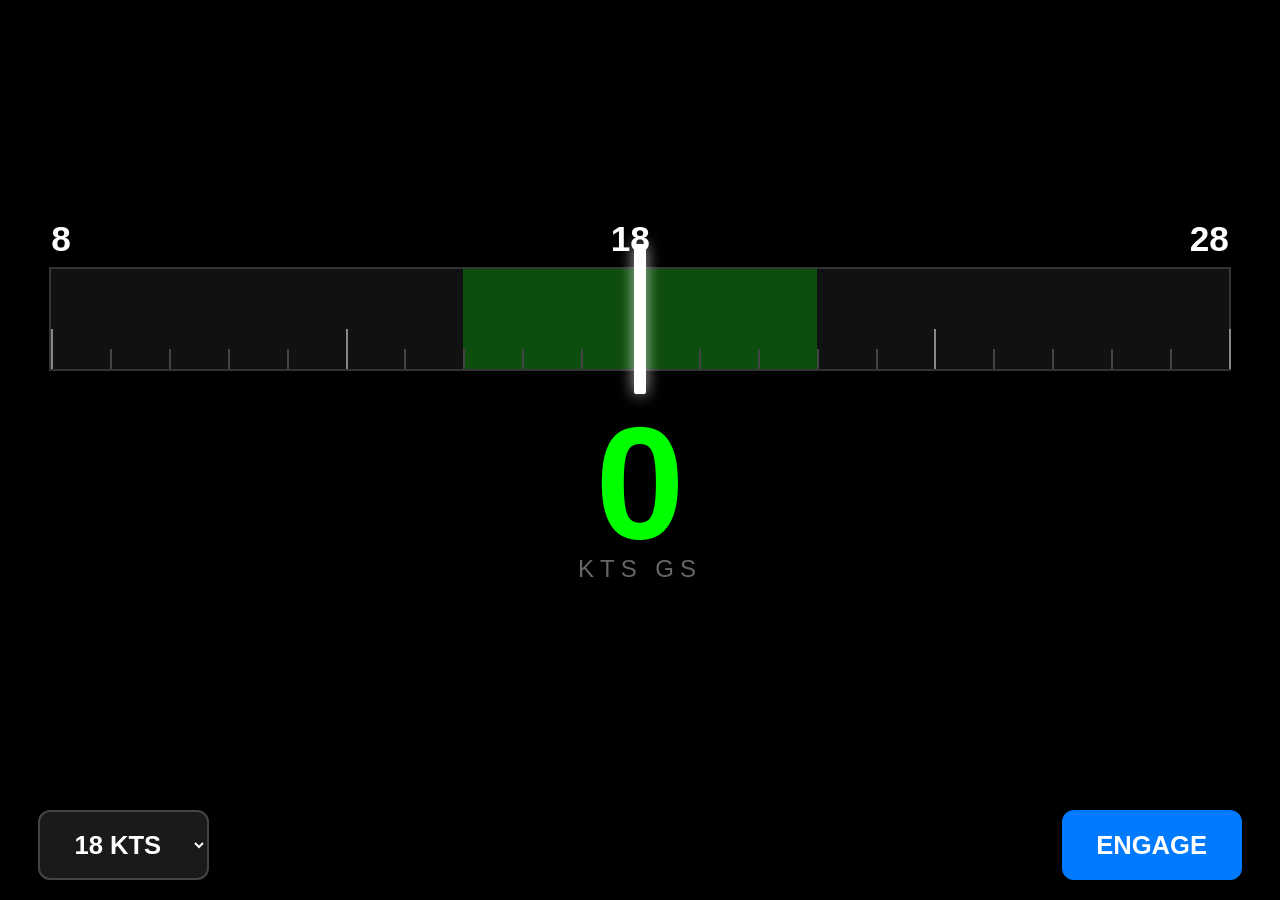
==== horizontal.html @ 32cbfce2 "Update horizontal.html" ====
<!DOCTYPE html>
<html lang="en">
<head>
    <meta charset="UTF-8">
    <meta name="viewport" content="width=device-width, initial-scale=1.0, maximum-scale=1.0, user-scalable=no">
    <meta name="apple-mobile-web-app-capable" content="yes">
    <meta name="apple-mobile-web-app-status-bar-style" content="black">
    <title>the Phil App - Horizontal</title>
    <link rel="manifest" href="Horizontal.json">
    <style>
        body, html { 
            margin: 0; padding: 0; height: 100%; 
            background: #000; color: #fff; font-family: sans-serif;
            overflow: hidden;
        }
        .container { 
            display: flex; flex-direction: column; 
            height: 100vh; width: 100vw; 
            justify-content: center; align-items: center;
        }
        
        .bottom-controls {
            position: absolute; bottom: 20px; width: 94%;
            display: flex; justify-content: space-between; z-index: 10;
        }

        select, button {
            background: #1a1a1a; color: #fff; border: 2px solid #444; 
            padding: 18px 30px; font-size: 1.6rem; border-radius: 12px;
            font-weight: bold; outline: none;
        }
        
        #engage-btn { background: #007aff; border: none; min-width: 180px; }
        #engage-btn.active { background: #dc3545; }

        #scale-container {
            width: 92vw; height: 100px;
            position: relative; background: #111;
            border: 2px solid #333; margin-top: -50px;
        }

        .zone { position: absolute; height: 100%; top: 0; opacity: 0.25; }
        .green-zone { left: 35%; width: 30%; background: #00ff00; }

        #deviation-bar {
            position: absolute; width: 12px; height: 150%;
            background: #fff; top: -25%; left: 50%;
            transform: translateX(-50%);
            transition: left 0.15s linear;
            box-shadow: 0 0 15px rgba(255,255,255,0.7);
            z-index: 5; border-radius: 2px;
        }

        .center-line {
            position: absolute; left: 50%; height: 100%;
            width: 2px; background: #888; z-index: 1;
        }

        .tick { position: absolute; bottom: 0; width: 2px; height: 20px; background: #444; }
        .tick.major { height: 40px; background: #888; }

        .scale-labels {
            position: absolute; top: -50px; width: 100%;
            display: flex; justify-content: space-between;
            font-weight: bold; font-size: 2.2rem;
        }

        .digital-display { text-align: center; margin-top: 40px; }
        #speed-val { font-size: 10rem; font-weight: bold; line-height: 0.9; color: #00ff00; }
        .unit { font-size: 1.5rem; color: #666; letter-spacing: 6px; }
    </style>
</head>
<body>

<div class="container">
    <div id="scale-container">
        <div class="scale-labels">
            <span id="label-min">8</span>
            <span id="label-target">18</span>
            <span id="label-max">28</span>
        </div>
        <div class="center-line"></div>
        <div class="zone green-zone"></div>
        <div id="ticks-layer"></div>
        <div id="deviation-bar"></div>
    </div>

    <div class="digital-display">
        <div id="speed-val">0</div>
        <div class="unit">KTS GS</div>
    </div>

    <div class="bottom-controls">
        <select id="target-speed"></select>
        <button id="engage-btn">ENGAGE</button>
    </div>
</div>

<script>
    const targetSelect = document.getElementById('target-speed');
    const devBar = document.getElementById('deviation-bar');
    const speedVal = document.getElementById('speed-val');
    const btn = document.getElementById('engage-btn');
    const ticksLayer = document.getElementById('ticks-layer');
    const labelMin = document.getElementById('label-min');
    const labelTarget = document.getElementById('label-target');
    const labelMax = document.getElementById('label-max');

    let watchID = null;

    function initTicks() {
        for (let i = 0; i <= 20; i++) {
            const tick = document.createElement('div');
            tick.className = 'tick' + (i % 5 === 0 ? ' major' : '');
            tick.style.left = (i * 5) + '%';
            ticksLayer.appendChild(tick);
        }
    }

    for (let i = 0; i <= 30; i++) {
        let opt = document.createElement('option');
        opt.value = i; opt.textContent = i + " KTS";
        if (i === 18) opt.selected = true;
        targetSelect.appendChild(opt);
    }

    function updateScaleUI() {
        const t = parseInt(targetSelect.value);
        labelTarget.textContent = t;
        labelMin.textContent = Math.max(0, t - 10);
        labelMax.textContent = t + 10;
    }

    targetSelect.onchange = updateScaleUI;

    function updatePosition(kts) {
        const target = parseFloat(targetSelect.value);
        const diff = kts - target;
        let percent = 50 + (diff * 5); 
        percent = Math.min(Math.max(percent, 0), 100);
        devBar.style.left = percent + '%';
        speedVal.textContent = Math.round(kts);
        speedVal.style.color = Math.abs(diff) <= 3 ? "#00ff00" : "#ffcc00";
    }

    btn.onclick = () => {
        if (watchID === null) {
            if ("geolocation" in navigator) {
                watchID = navigator.geolocation.watchPosition(
                    (p) => updatePosition((p.coords.speed || 0) * 1.94384),
                    (e) => alert(e.message),
                    { enableHighAccuracy: true, maximumAge: 0 }
                );
                btn.innerText = "STOP"; btn.classList.add('active');
            }
        } else {
            navigator.geolocation.clearWatch(watchID);
            watchID = null;
            btn.innerText = "ENGAGE"; btn.classList.remove('active');
            updatePosition(0);
        }
    };

    initTicks();
    updateScaleUI();
</script>
</body>
</html>
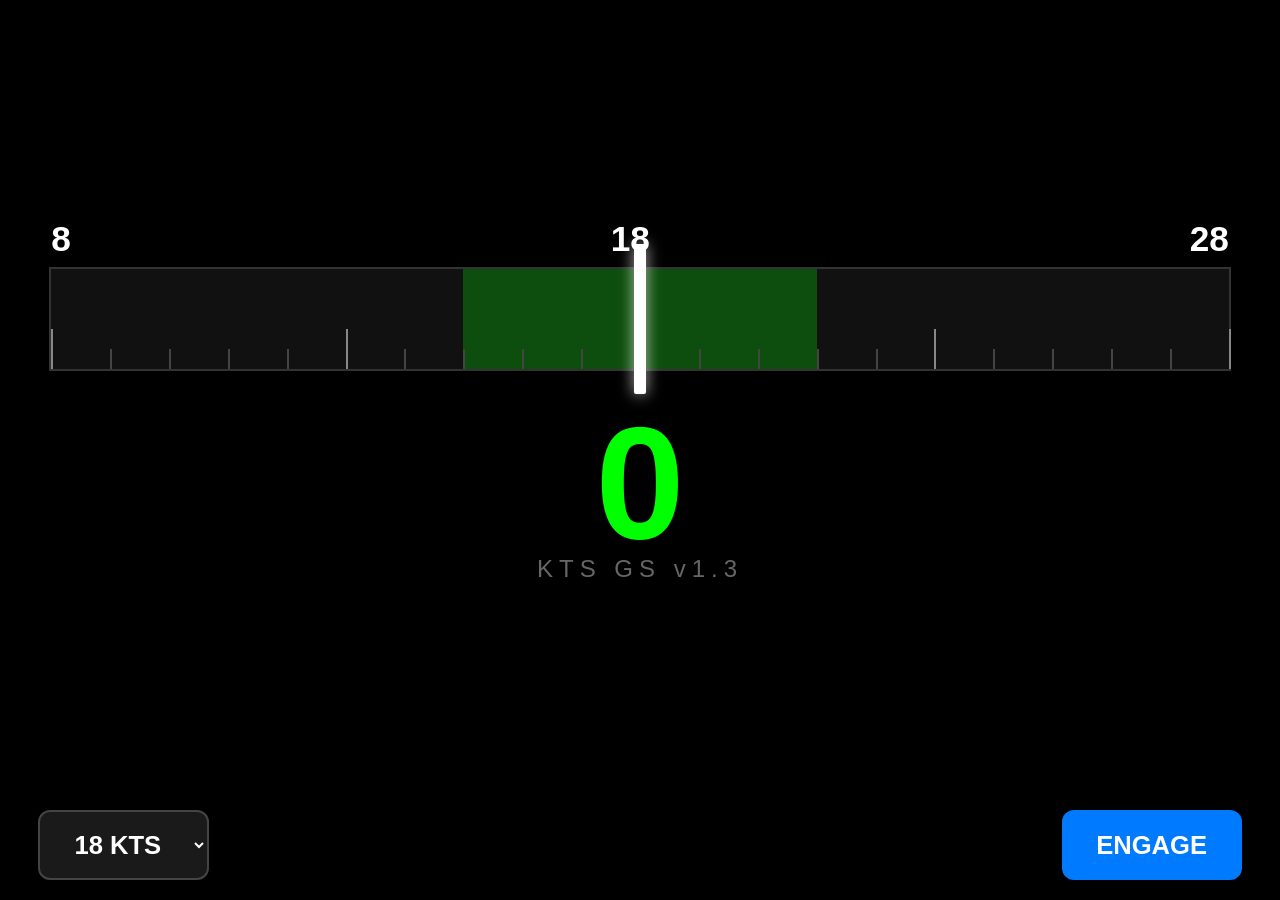
==== commit c0576687: "Update horizontal.html" ====
--- a/horizontal.html
+++ b/horizontal.html
@@ -87,7 +87,7 @@
 
     <div class="digital-display">
         <div id="speed-val">0</div>
-        <div class="unit">KTS GS</div>
+        <div class="unit">KTS GS v1.3</div>
     </div>
 
     <div class="bottom-controls">
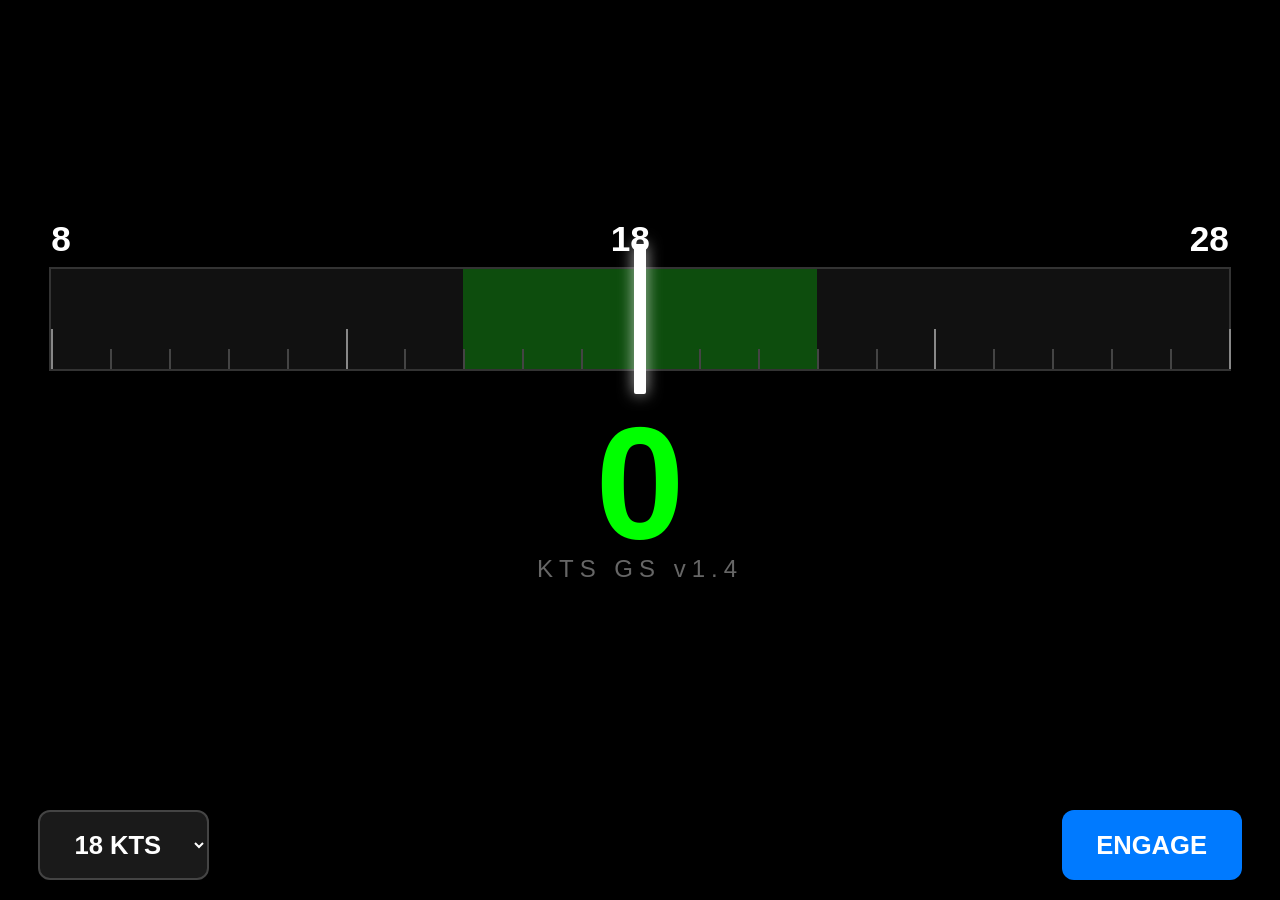
==== commit 15eca652: "Update horizontal.html" ====
--- a/horizontal.html
+++ b/horizontal.html
@@ -6,7 +6,7 @@
     <meta name="apple-mobile-web-app-capable" content="yes">
     <meta name="apple-mobile-web-app-status-bar-style" content="black">
     <title>the Phil App - Horizontal</title>
-    <link rel="manifest" href="Horizontal.json">
+    <link rel="manifest" href="horizontal.json">
     <style>
         body, html { 
             margin: 0; padding: 0; height: 100%; 
@@ -87,7 +87,7 @@
 
     <div class="digital-display">
         <div id="speed-val">0</div>
-        <div class="unit">KTS GS v1.3</div>
+        <div class="unit">KTS GS v1.4</div>
     </div>
 
     <div class="bottom-controls">
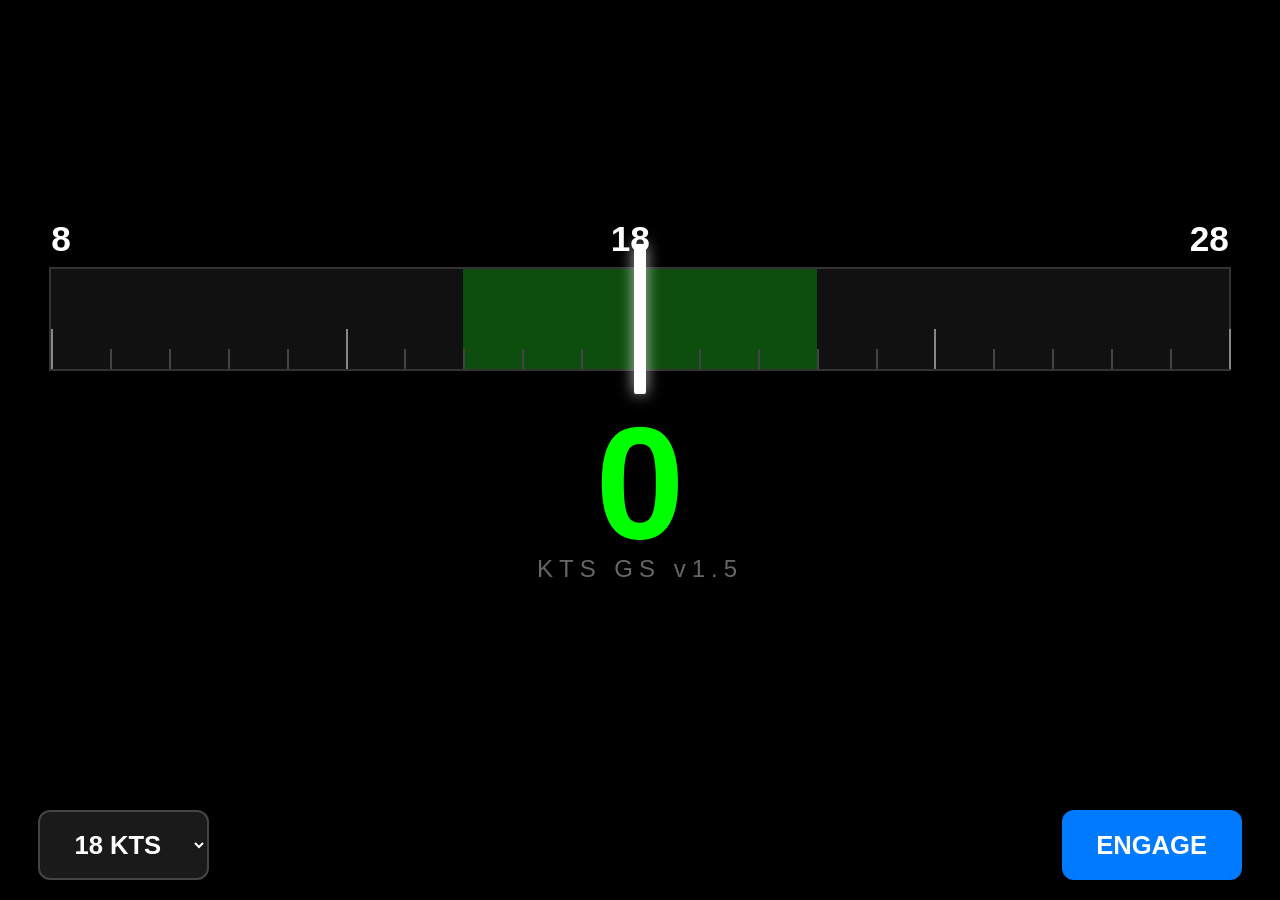
==== commit 07a9e761: "Update horizontal.html" ====
--- a/horizontal.html
+++ b/horizontal.html
@@ -87,7 +87,7 @@
 
     <div class="digital-display">
         <div id="speed-val">0</div>
-        <div class="unit">KTS GS v1.4</div>
+        <div class="unit">KTS GS v1.5</div>
     </div>
 
     <div class="bottom-controls">
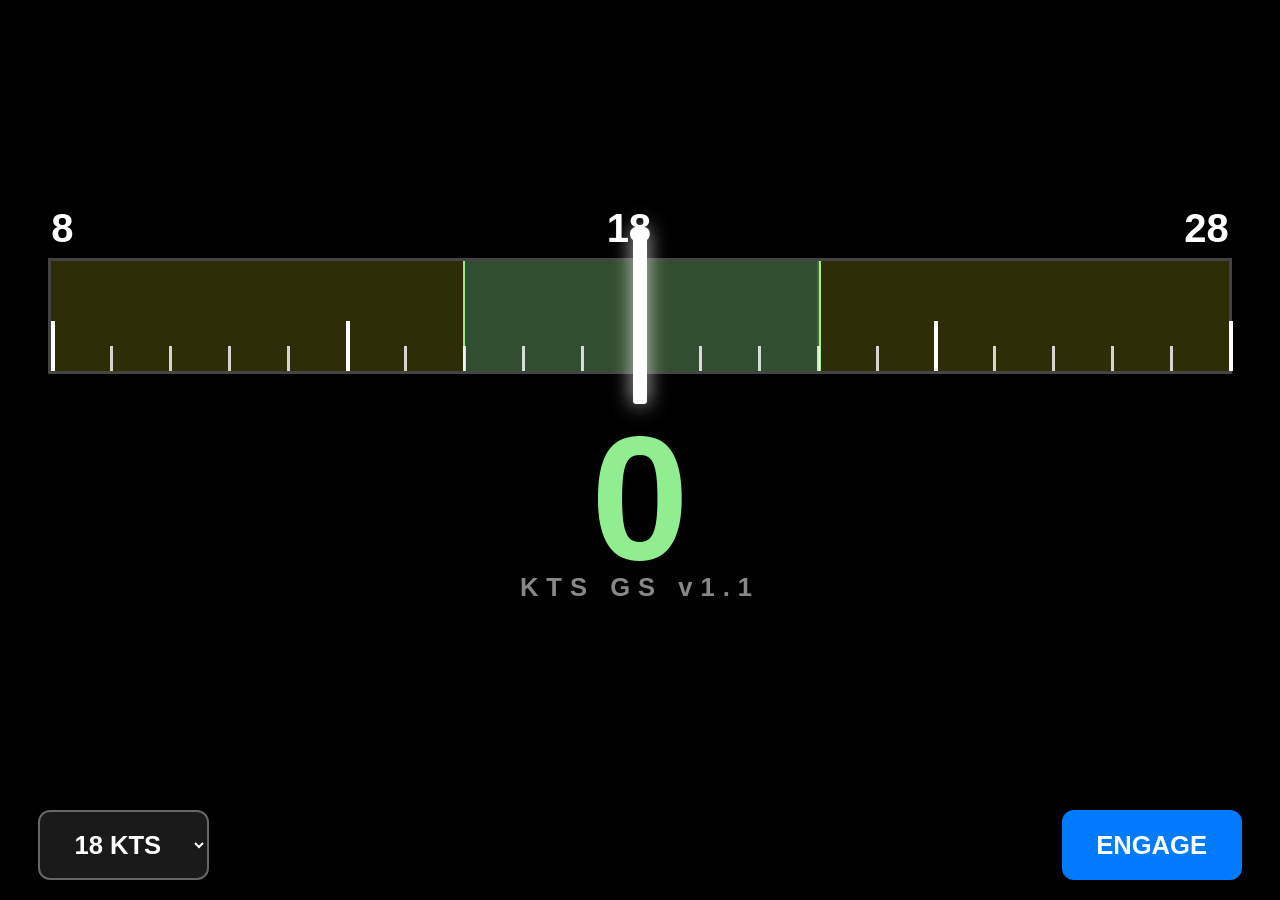
==== commit aa3cdab4: "Update horizontal.html" ====
--- a/horizontal.html
+++ b/horizontal.html
@@ -5,8 +5,8 @@
     <meta name="viewport" content="width=device-width, initial-scale=1.0, maximum-scale=1.0, user-scalable=no">
     <meta name="apple-mobile-web-app-capable" content="yes">
     <meta name="apple-mobile-web-app-status-bar-style" content="black">
-    <title>the Phil App - Horizontal</title>
-    <link rel="manifest" href="horizontal.json">
+    <title>Phil App - Horizontal Bold</title>
+    <link rel="manifest" href="Horizontal.json">
     <style>
         body, html { 
             margin: 0; padding: 0; height: 100%; 
@@ -25,7 +25,7 @@
         }
 
         select, button {
-            background: #1a1a1a; color: #fff; border: 2px solid #444; 
+            background: #1a1a1a; color: #fff; border: 2px solid #666; 
             padding: 18px 30px; font-size: 1.6rem; border-radius: 12px;
             font-weight: bold; outline: none;
         }
@@ -33,41 +33,55 @@
         #engage-btn { background: #007aff; border: none; min-width: 180px; }
         #engage-btn.active { background: #dc3545; }
 
+        /* Enhanced HSI Scale */
         #scale-container {
-            width: 92vw; height: 100px;
-            position: relative; background: #111;
-            border: 2px solid #333; margin-top: -50px;
+            width: 92vw; height: 110px;
+            position: relative; background: #080808;
+            border: 3px solid #444; margin-top: -40px;
         }
 
-        .zone { position: absolute; height: 100%; top: 0; opacity: 0.25; }
-        .green-zone { left: 35%; width: 30%; background: #00ff00; }
+        /* Color Zones */
+        .zone { position: absolute; height: 100%; top: 0; }
+        .green-zone { 
+            left: 35%; width: 30%; 
+            background: rgba(144, 238, 144, 0.3); /* Lighter Green */
+            border-left: 2px solid #90ee90; border-right: 2px solid #90ee90;
+        }
+        .yellow-left { left: 0; width: 35%; background: rgba(255, 255, 0, 0.15); }
+        .yellow-right { left: 65%; width: 35%; background: rgba(255, 255, 0, 0.15); }
 
+        /* The Bold White Deviation Bar */
         #deviation-bar {
-            position: absolute; width: 12px; height: 150%;
-            background: #fff; top: -25%; left: 50%;
+            position: absolute; width: 14px; height: 160%;
+            background: #fff; top: -30%; left: 50%;
             transform: translateX(-50%);
-            transition: left 0.15s linear;
-            box-shadow: 0 0 15px rgba(255,255,255,0.7);
-            z-index: 5; border-radius: 2px;
+            transition: left 0.1s linear;
+            box-shadow: 0 0 20px rgba(255,255,255,0.8);
+            z-index: 10; border-radius: 3px;
         }
 
+        /* Bold White Center Line */
         .center-line {
             position: absolute; left: 50%; height: 100%;
-            width: 2px; background: #888; z-index: 1;
+            width: 4px; background: #fff; z-index: 2;
+            box-shadow: 0 0 10px rgba(255,255,255,0.3);
         }
 
-        .tick { position: absolute; bottom: 0; width: 2px; height: 20px; background: #444; }
-        .tick.major { height: 40px; background: #888; }
+        /* Bold White Tick Marks */
+        .tick { position: absolute; bottom: 0; width: 3px; height: 25px; background: #fff; opacity: 0.8; }
+        .tick.major { height: 50px; width: 4px; opacity: 1; }
 
         .scale-labels {
-            position: absolute; top: -50px; width: 100%;
+            position: absolute; top: -55px; width: 100%;
             display: flex; justify-content: space-between;
-            font-weight: bold; font-size: 2.2rem;
+            font-weight: bold; font-size: 2.5rem; color: #fff;
         }
 
-        .digital-display { text-align: center; margin-top: 40px; }
-        #speed-val { font-size: 10rem; font-weight: bold; line-height: 0.9; color: #00ff00; }
-        .unit { font-size: 1.5rem; color: #666; letter-spacing: 6px; }
+        /* Speed Readout */
+        .digital-display { text-align: center; margin-top: 50px; }
+        #speed-val { font-size: 11rem; font-weight: bold; line-height: 0.85; color: #90ee90; text-shadow: 0 0 20px rgba(0,0,0,0.5); }
+        .unit { font-size: 1.6rem; color: #888; letter-spacing: 8px; font-weight: bold; }
+
     </style>
 </head>
 <body>
@@ -79,15 +93,18 @@
             <span id="label-target">18</span>
             <span id="label-max">28</span>
         </div>
+        <div class="yellow-left zone"></div>
+        <div class="green-zone zone"></div>
+        <div class="yellow-right zone"></div>
+        
         <div class="center-line"></div>
-        <div class="zone green-zone"></div>
         <div id="ticks-layer"></div>
         <div id="deviation-bar"></div>
     </div>
 
     <div class="digital-display">
         <div id="speed-val">0</div>
-        <div class="unit">KTS GS v1.5</div>
+        <div class="unit">KTS GS v1.1</div>
     </div>
 
     <div class="bottom-controls">
@@ -109,6 +126,7 @@
     let watchID = null;
 
     function initTicks() {
+        ticksLayer.innerHTML = '';
         for (let i = 0; i <= 20; i++) {
             const tick = document.createElement('div');
             tick.className = 'tick' + (i % 5 === 0 ? ' major' : '');
@@ -136,11 +154,22 @@
     function updatePosition(kts) {
         const target = parseFloat(targetSelect.value);
         const diff = kts - target;
+        
         let percent = 50 + (diff * 5); 
         percent = Math.min(Math.max(percent, 0), 100);
         devBar.style.left = percent + '%';
+        
         speedVal.textContent = Math.round(kts);
-        speedVal.style.color = Math.abs(diff) <= 3 ? "#00ff00" : "#ffcc00";
+
+        // Enhanced Color Logic
+        const absDiff = Math.abs(diff);
+        if (absDiff <= 3) {
+            speedVal.style.color = "#90ee90"; // Light Green
+        } else if (absDiff <= 10) {
+            speedVal.style.color = "#ffff00"; // Yellow
+        } else {
+            speedVal.style.color = "#ff3b30"; // Red (Out of Scale)
+        }
     }
 
     btn.onclick = () => {
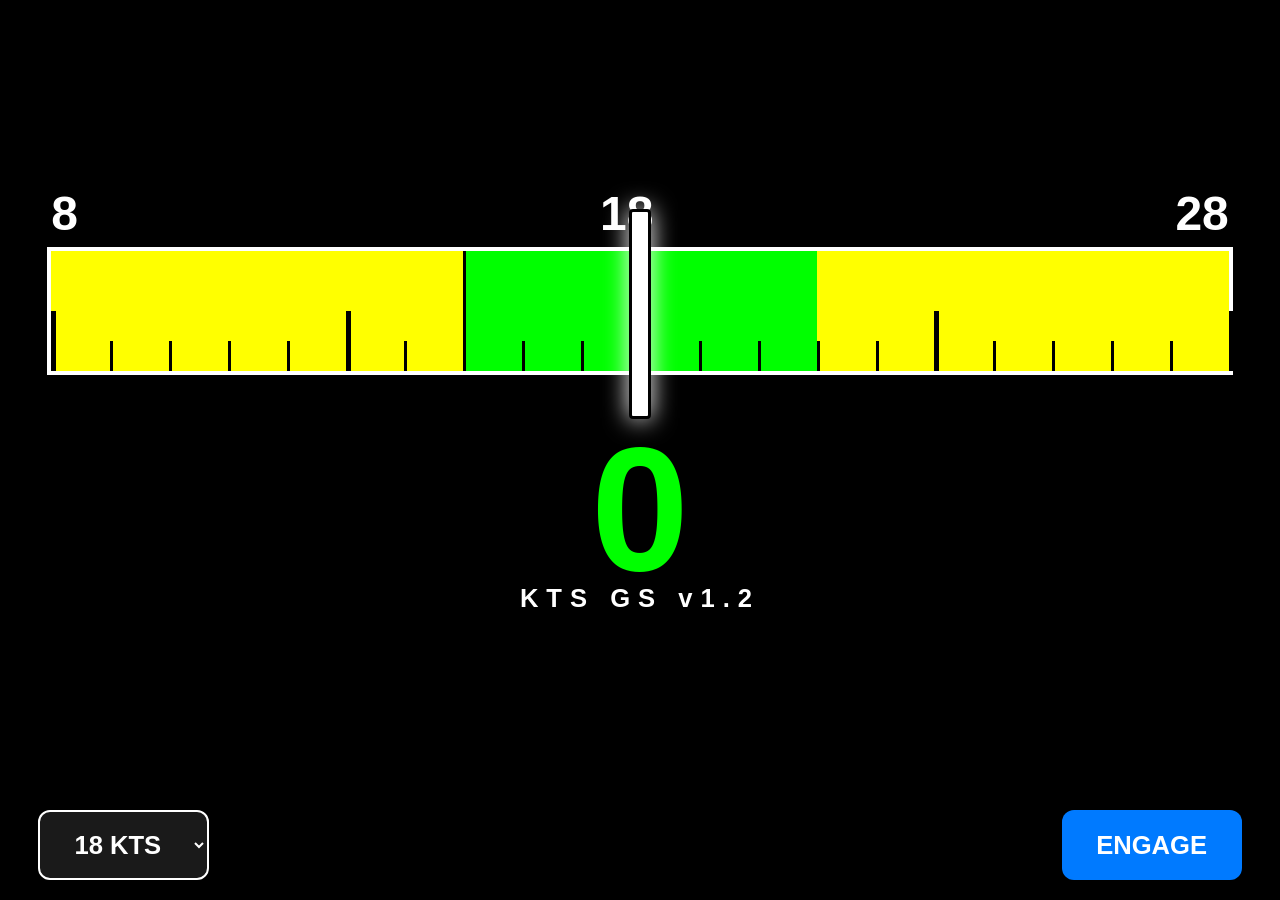
==== commit de56ebd6: "Update horizontal.html" ====
--- a/horizontal.html
+++ b/horizontal.html
@@ -5,7 +5,7 @@
     <meta name="viewport" content="width=device-width, initial-scale=1.0, maximum-scale=1.0, user-scalable=no">
     <meta name="apple-mobile-web-app-capable" content="yes">
     <meta name="apple-mobile-web-app-status-bar-style" content="black">
-    <title>Phil App - Horizontal Bold</title>
+    <title>Phil App - Horizontal High-Vis</title>
     <link rel="manifest" href="Horizontal.json">
     <style>
         body, html { 
@@ -21,11 +21,11 @@
         
         .bottom-controls {
             position: absolute; bottom: 20px; width: 94%;
-            display: flex; justify-content: space-between; z-index: 10;
+            display: flex; justify-content: space-between; z-index: 20;
         }
 
         select, button {
-            background: #1a1a1a; color: #fff; border: 2px solid #666; 
+            background: #1a1a1a; color: #fff; border: 2px solid #fff; 
             padding: 18px 30px; font-size: 1.6rem; border-radius: 12px;
             font-weight: bold; outline: none;
         }
@@ -33,54 +33,58 @@
         #engage-btn { background: #007aff; border: none; min-width: 180px; }
         #engage-btn.active { background: #dc3545; }
 
-        /* Enhanced HSI Scale */
+        /* Bright High-Vis HSI Scale */
         #scale-container {
-            width: 92vw; height: 110px;
-            position: relative; background: #080808;
-            border: 3px solid #444; margin-top: -40px;
-        }
-
-        /* Color Zones */
+            width: 92vw; height: 120px;
+            position: relative; background: #000;
+            border: 4px solid #fff; margin-top: -40px;
+            overflow: visible;
+        }
+
+        /* Bright Color Zones */
         .zone { position: absolute; height: 100%; top: 0; }
         .green-zone { 
             left: 35%; width: 30%; 
-            background: rgba(144, 238, 144, 0.3); /* Lighter Green */
-            border-left: 2px solid #90ee90; border-right: 2px solid #90ee90;
-        }
-        .yellow-left { left: 0; width: 35%; background: rgba(255, 255, 0, 0.15); }
-        .yellow-right { left: 65%; width: 35%; background: rgba(255, 255, 0, 0.15); }
+            background: #00ff00; /* Bright Green */
+            z-index: 1;
+            border-left: 3px solid #000;
+            border-right: 3px solid #000;
+        }
+        .yellow-left { left: 0; width: 35%; background: #ffff00; z-index: 1; }
+        .yellow-right { left: 65%; width: 35%; background: #ffff00; z-index: 1; }
 
         /* The Bold White Deviation Bar */
         #deviation-bar {
-            position: absolute; width: 14px; height: 160%;
-            background: #fff; top: -30%; left: 50%;
+            position: absolute; width: 16px; height: 170%;
+            background: #fff; border: 3px solid #000;
+            top: -35%; left: 50%;
             transform: translateX(-50%);
             transition: left 0.1s linear;
-            box-shadow: 0 0 20px rgba(255,255,255,0.8);
-            z-index: 10; border-radius: 3px;
-        }
-
-        /* Bold White Center Line */
+            box-shadow: 0 0 25px rgba(255,255,255,1);
+            z-index: 10; border-radius: 4px;
+        }
+
+        /* Bold Center Line */
         .center-line {
             position: absolute; left: 50%; height: 100%;
-            width: 4px; background: #fff; z-index: 2;
-            box-shadow: 0 0 10px rgba(255,255,255,0.3);
-        }
-
-        /* Bold White Tick Marks */
-        .tick { position: absolute; bottom: 0; width: 3px; height: 25px; background: #fff; opacity: 0.8; }
-        .tick.major { height: 50px; width: 4px; opacity: 1; }
+            width: 6px; background: #000; z-index: 5;
+            transform: translateX(-50%);
+        }
+
+        /* Tick Marks in Black for visibility on bright background */
+        .tick { position: absolute; bottom: 0; width: 3px; height: 30px; background: #000; z-index: 4; }
+        .tick.major { height: 60px; width: 5px; }
 
         .scale-labels {
-            position: absolute; top: -55px; width: 100%;
+            position: absolute; top: -65px; width: 100%;
             display: flex; justify-content: space-between;
-            font-weight: bold; font-size: 2.5rem; color: #fff;
+            font-weight: bold; font-size: 3rem; color: #fff;
         }
 
         /* Speed Readout */
-        .digital-display { text-align: center; margin-top: 50px; }
-        #speed-val { font-size: 11rem; font-weight: bold; line-height: 0.85; color: #90ee90; text-shadow: 0 0 20px rgba(0,0,0,0.5); }
-        .unit { font-size: 1.6rem; color: #888; letter-spacing: 8px; font-weight: bold; }
+        .digital-display { text-align: center; margin-top: 60px; }
+        #speed-val { font-size: 11rem; font-weight: bold; line-height: 0.85; color: #00ff00; }
+        .unit { font-size: 1.6rem; color: #fff; letter-spacing: 8px; font-weight: bold; }
 
     </style>
 </head>
@@ -104,7 +108,7 @@
 
     <div class="digital-display">
         <div id="speed-val">0</div>
-        <div class="unit">KTS GS v1.1</div>
+        <div class="unit">KTS GS v1.2</div>
     </div>
 
     <div class="bottom-controls">
@@ -161,14 +165,13 @@
         
         speedVal.textContent = Math.round(kts);
 
-        // Enhanced Color Logic
         const absDiff = Math.abs(diff);
         if (absDiff <= 3) {
-            speedVal.style.color = "#90ee90"; // Light Green
+            speedVal.style.color = "#00ff00"; 
         } else if (absDiff <= 10) {
-            speedVal.style.color = "#ffff00"; // Yellow
+            speedVal.style.color = "#ffff00"; 
         } else {
-            speedVal.style.color = "#ff3b30"; // Red (Out of Scale)
+            speedVal.style.color = "#ff3b30"; 
         }
     }
 
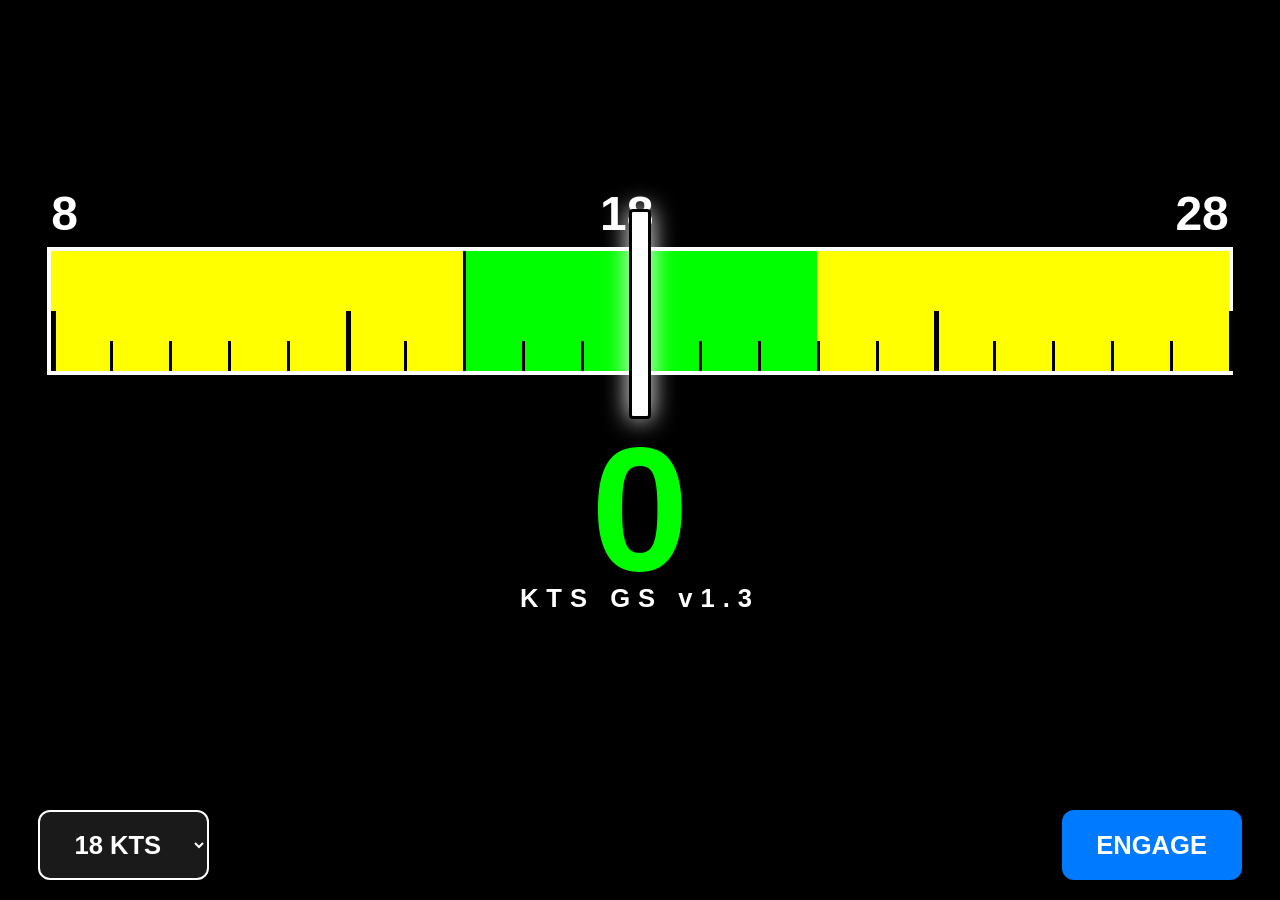
==== commit 397c063e: "Update horizontal.html" ====
--- a/horizontal.html
+++ b/horizontal.html
@@ -6,7 +6,7 @@
     <meta name="apple-mobile-web-app-capable" content="yes">
     <meta name="apple-mobile-web-app-status-bar-style" content="black">
     <title>Phil App - Horizontal High-Vis</title>
-    <link rel="manifest" href="Horizontal.json">
+    <link rel="manifest" href="horizontal.json">
     <style>
         body, html { 
             margin: 0; padding: 0; height: 100%; 
@@ -108,7 +108,7 @@
 
     <div class="digital-display">
         <div id="speed-val">0</div>
-        <div class="unit">KTS GS v1.2</div>
+        <div class="unit">KTS GS v1.3</div>
     </div>
 
     <div class="bottom-controls">
